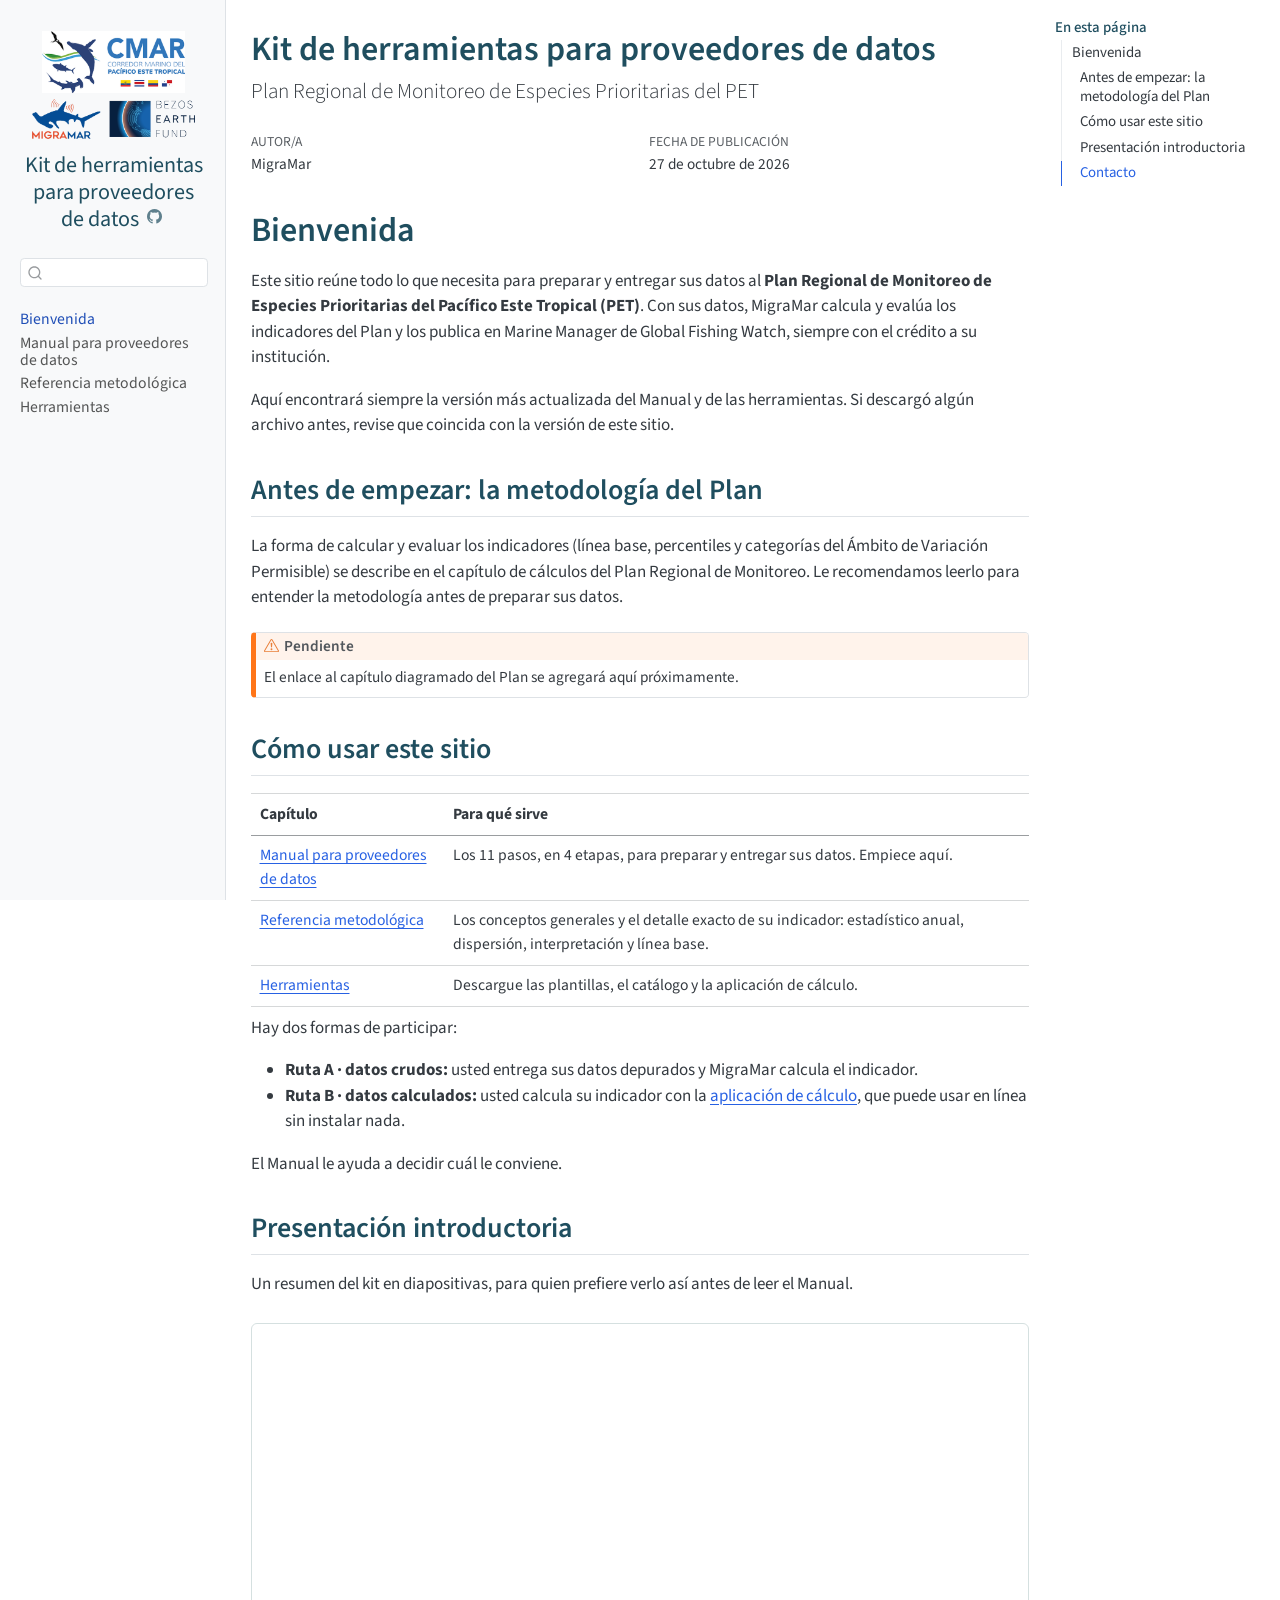
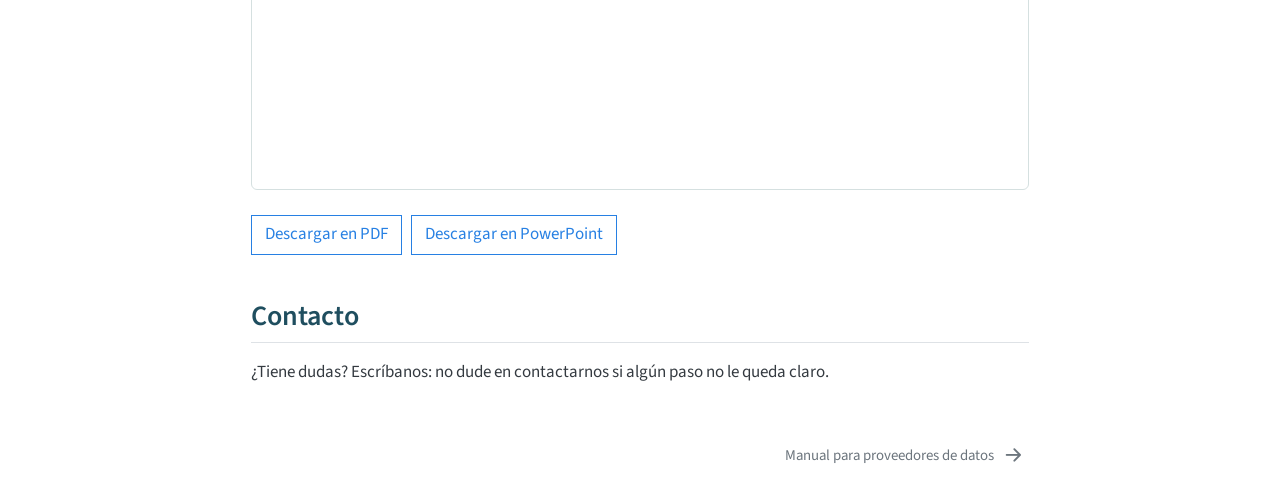
==== docs/index.html @ 11297497 "sitio generado" ====
<!DOCTYPE html>
<html xmlns="http://www.w3.org/1999/xhtml" lang="es" xml:lang="es"><head>

<meta charset="utf-8">
<meta name="generator" content="quarto-1.10.19">

<meta name="viewport" content="width=device-width, initial-scale=1.0, user-scalable=yes">

<meta name="author" content="MigraMar">

<title>Kit de herramientas para proveedores de datos</title>
<style>
/* Default styles provided by pandoc.
** See https://pandoc.org/MANUAL.html#variables-for-html for config info.
*/
span.smallcaps{font-variant: small-caps;}
div.columns{display: flex; gap: 1.5em;}
div.column{flex: auto;}
@media screen {
div.columns{gap: min(4vw, 1.5em);}
div.column{overflow-x: auto;}
}
div.hanging-indent{margin-left: 1.5em; text-indent: -1.5em;}
ul.task-list{list-style: none;}
ul.task-list li input[type="checkbox"] {
  width: 0.8em;
  margin: 0 0.8em 0.2em -1em; /* quarto-specific, see https://github.com/quarto-dev/quarto-cli/issues/4556 */ 
  vertical-align: middle;
}
</style>


<script src="site_libs/quarto-nav/quarto-nav.js"></script>
<script src="site_libs/clipboard/clipboard.min.js"></script>
<script src="site_libs/quarto-search/autocomplete.umd.js"></script>
<script src="site_libs/quarto-search/fuse.min.js"></script>
<script src="site_libs/quarto-search/quarto-search.js"></script>
<meta name="quarto:offset" content="./">
<link href="./manual.html" rel="next">
<script src="site_libs/quarto-html/quarto.js" type="module"></script>
<script src="site_libs/quarto-html/tabsets/tabsets.js" type="module"></script>
<script src="site_libs/quarto-html/popper.min.js"></script>
<script src="site_libs/quarto-html/tippy.umd.min.js"></script>
<script src="site_libs/quarto-html/anchor.min.js"></script>
<link href="site_libs/quarto-html/tippy.css" rel="stylesheet">
<link href="site_libs/quarto-html/quarto-syntax-highlighting-bf27225e3a48a9273f3daa8f8e829971.css" rel="stylesheet" id="quarto-text-highlighting-styles">
<script src="site_libs/bootstrap/bootstrap.min.js"></script>
<link href="site_libs/bootstrap/bootstrap-icons.css" rel="stylesheet">
<link href="site_libs/bootstrap/bootstrap-05d2b2d76074af863c97e8eaa51927da.min.css" rel="stylesheet" append-hash="true" id="quarto-bootstrap" data-mode="light">
<script id="quarto-search-options" type="application/json">{
  "location": "sidebar",
  "copy-button": false,
  "collapse-after": 3,
  "panel-placement": "start",
  "type": "textbox",
  "limit": 50,
  "keyboard-shortcut": [
    "f",
    "/",
    "s"
  ],
  "show-item-context": false,
  "language": {
    "search-no-results-text": "No se han encontrado resultados",
    "search-matching-documents-text": "documentos encontrados",
    "search-copy-link-title": "Copiar el enlace en la búsqueda",
    "search-hide-matches-text": "Ocultar resultados adicionales",
    "search-more-match-text": "resultado adicional en este documento",
    "search-more-matches-text": "resultados adicionales en este documento",
    "search-clear-button-title": "Borrar",
    "search-text-placeholder": "",
    "search-detached-cancel-button-title": "Cancelar",
    "search-submit-button-title": "Enviar",
    "search-label": "Buscar"
  }
}</script>


<link rel="stylesheet" href="styles.css">
</head>

<body class="nav-sidebar docked quarto-light">

<div id="quarto-search-results"></div>
  <header id="quarto-header" class="headroom fixed-top">
  <nav class="quarto-secondary-nav">
    <div class="container-fluid d-flex">
      <button type="button" class="quarto-btn-toggle btn" data-bs-toggle="collapse" role="button" data-bs-target=".quarto-sidebar-collapse-item" aria-controls="quarto-sidebar" aria-expanded="false" aria-label="Alternar barra lateral" onclick="if (window.quartoToggleHeadroom) { window.quartoToggleHeadroom(); }">
        <i class="bi bi-layout-text-sidebar-reverse"></i>
      </button>
        <nav class="quarto-page-breadcrumbs" aria-label="breadcrumb"><ol class="breadcrumb"><li class="breadcrumb-item"><a href="./index.html">Bienvenida</a></li></ol></nav>
        <a class="flex-grow-1" role="navigation" data-bs-toggle="collapse" data-bs-target=".quarto-sidebar-collapse-item" aria-controls="quarto-sidebar" aria-expanded="false" aria-label="Alternar barra lateral" onclick="if (window.quartoToggleHeadroom) { window.quartoToggleHeadroom(); }">      
        </a>
      <button type="button" class="btn quarto-search-button" aria-label="Buscar" onclick="window.quartoOpenSearch();">
        <i class="bi bi-search"></i>
      </button>
    </div>
  </nav>
</header>
<!-- content -->
<div id="quarto-content" class="quarto-container page-columns page-rows-contents page-layout-article">
<!-- sidebar -->
  <nav id="quarto-sidebar" class="sidebar collapse collapse-horizontal quarto-sidebar-collapse-item sidebar-navigation docked overflow-auto">
    <div class="pt-lg-2 mt-2 text-center sidebar-header sidebar-header-stacked">
      <a href="./index.html" class="sidebar-logo-link">
      <img src="./images/logos_organizaciones.png" alt="" class="sidebar-logo light-content py-0 d-lg-inline d-none">
      <img src="./images/logos_organizaciones.png" alt="" class="sidebar-logo dark-content py-0 d-lg-inline d-none">
      </a>
    <div class="sidebar-title mb-0 py-0">
      <a href="./">Kit de herramientas para proveedores de datos</a> 
        <div class="sidebar-tools-main">
    <a href="https://github.com/datamanagement-mgrmr/pet-proveedores-datos" title="Ejecutar el código" class="quarto-navigation-tool px-1" aria-label="Ejecutar el código"><i class="bi bi-github"></i></a>
</div>
    </div>
      </div>
        <div class="mt-2 flex-shrink-0 align-items-center">
        <div class="sidebar-search">
        <div id="quarto-search" class="" title="Buscar"></div>
        </div>
        </div>
    <div class="sidebar-menu-container"> 
    <ul class="list-unstyled mt-1">
        <li class="sidebar-item">
  <div class="sidebar-item-container"> 
  <a href="./index.html" class="sidebar-item-text sidebar-link active">
 <span class="menu-text">Bienvenida</span></a>
  </div>
</li>
        <li class="sidebar-item">
  <div class="sidebar-item-container"> 
  <a href="./manual.html" class="sidebar-item-text sidebar-link"><span class="chapter-title">Manual para proveedores de datos</span></a>
  </div>
</li>
        <li class="sidebar-item">
  <div class="sidebar-item-container"> 
  <a href="./referencia.html" class="sidebar-item-text sidebar-link"><span class="chapter-title">Referencia metodológica</span></a>
  </div>
</li>
        <li class="sidebar-item">
  <div class="sidebar-item-container"> 
  <a href="./herramientas.html" class="sidebar-item-text sidebar-link"><span class="chapter-title">Herramientas</span></a>
  </div>
</li>
    </ul>
    </div>
</nav>
<div id="quarto-sidebar-glass" class="quarto-sidebar-collapse-item" data-bs-toggle="collapse" data-bs-target=".quarto-sidebar-collapse-item"></div>
<!-- margin-sidebar -->
    <div id="quarto-margin-sidebar" class="sidebar margin-sidebar">
        <nav id="TOC" role="doc-toc" class="toc-active">
    <h2 id="toc-title">En esta página</h2>
   
  <ul>
  <li><a href="#bienvenida" id="toc-bienvenida" class="nav-link active" data-scroll-target="#bienvenida">Bienvenida</a>
  <ul class="collapse">
  <li><a href="#antes-de-empezar-la-metodología-del-plan" id="toc-antes-de-empezar-la-metodología-del-plan" class="nav-link" data-scroll-target="#antes-de-empezar-la-metodología-del-plan">Antes de empezar: la metodología del Plan</a></li>
  <li><a href="#cómo-usar-este-sitio" id="toc-cómo-usar-este-sitio" class="nav-link" data-scroll-target="#cómo-usar-este-sitio">Cómo usar este sitio</a></li>
  <li><a href="#presentación-introductoria" id="toc-presentación-introductoria" class="nav-link" data-scroll-target="#presentación-introductoria">Presentación introductoria</a></li>
  <li><a href="#contacto" id="toc-contacto" class="nav-link" data-scroll-target="#contacto">Contacto</a></li>
  </ul></li>
  </ul>
</nav>
    </div>
<!-- main -->
<main class="content" id="quarto-document-content">

<header id="title-block-header" class="quarto-title-block default">
<div class="quarto-title">
<h1 class="title">Kit de herramientas para proveedores de datos</h1>
<p class="subtitle lead">Plan Regional de Monitoreo de Especies Prioritarias del PET</p>
</div>



<div class="quarto-title-meta">

    <div>
    <div class="quarto-title-meta-heading">Autor/a</div>
    <div class="quarto-title-meta-contents">
             <p>MigraMar </p>
          </div>
  </div>
    
    <div>
    <div class="quarto-title-meta-heading">Fecha de publicación</div>
    <div class="quarto-title-meta-contents">
      <p class="date">27 de octubre de 2026</p>
    </div>
  </div>
  
    
  </div>
  


</header>


<section id="bienvenida" class="level1 unnumbered">
<h1 class="unnumbered">Bienvenida</h1>
<p>Este sitio reúne todo lo que necesita para preparar y entregar sus datos al <strong>Plan Regional de Monitoreo de Especies Prioritarias del Pacífico Este Tropical (PET)</strong>. Con sus datos, MigraMar calcula y evalúa los indicadores del Plan y los publica en Marine Manager de Global Fishing Watch, siempre con el crédito a su institución.</p>
<p>Aquí encontrará siempre la versión más actualizada del Manual y de las herramientas. Si descargó algún archivo antes, revise que coincida con la versión de este sitio.</p>
<section id="antes-de-empezar-la-metodología-del-plan" class="level2">
<h2 class="anchored" data-anchor-id="antes-de-empezar-la-metodología-del-plan">Antes de empezar: la metodología del Plan</h2>
<p>La forma de calcular y evaluar los indicadores (línea base, percentiles y categorías del Ámbito de Variación Permisible) se describe en el capítulo de cálculos del Plan Regional de Monitoreo. Le recomendamos leerlo para entender la metodología antes de preparar sus datos.</p>
<div class="callout callout-style-default callout-warning callout-titled">
<div class="callout-header d-flex align-content-center">
<div class="callout-icon-container">
<i class="callout-icon"></i>
</div>
<div class="callout-title-container flex-fill">
<span class="screen-reader-only">Advertencia</span>Pendiente
</div>
</div>
<div class="callout-body-container callout-body">
<p>El enlace al capítulo diagramado del Plan se agregará aquí próximamente.</p>
</div>
</div>
<!-- Cuando esté listo, reemplace el aviso anterior por un enlace, por ejemplo:
[Leer el capítulo de cálculos del Plan](descargas/plan-monitoreo_capitulo-calculos.pdf){.btn .btn-primary target="_blank"}
-->
</section>
<section id="cómo-usar-este-sitio" class="level2">
<h2 class="anchored" data-anchor-id="cómo-usar-este-sitio">Cómo usar este sitio</h2>
<table class="caption-top table">
<thead>
<tr class="header">
<th>Capítulo</th>
<th>Para qué sirve</th>
</tr>
</thead>
<tbody>
<tr class="odd">
<td><a href="./manual.html">Manual para proveedores de datos</a></td>
<td>Los 11 pasos, en 4 etapas, para preparar y entregar sus datos. Empiece aquí.</td>
</tr>
<tr class="even">
<td><a href="./referencia.html">Referencia metodológica</a></td>
<td>Los conceptos generales y el detalle exacto de su indicador: estadístico anual, dispersión, interpretación y línea base.</td>
</tr>
<tr class="odd">
<td><a href="./herramientas.html">Herramientas</a></td>
<td>Descargue las plantillas, el catálogo y la aplicación de cálculo.</td>
</tr>
</tbody>
</table>
<p>Hay dos formas de participar:</p>
<ul>
<li><strong>Ruta A · datos crudos:</strong> usted entrega sus datos depurados y MigraMar calcula el indicador.</li>
<li><strong>Ruta B · datos calculados:</strong> usted calcula su indicador con la <a href="./manual.html#sec-ruta-b">aplicación de cálculo</a>, que puede usar en línea sin instalar nada.</li>
</ul>
<p>El Manual le ayuda a decidir cuál le conviene.</p>
</section>
<section id="presentación-introductoria" class="level2">
<h2 class="anchored" data-anchor-id="presentación-introductoria">Presentación introductoria</h2>
<p>Un resumen del kit en diapositivas, para quien prefiere verlo así antes de leer el Manual.</p>
<iframe src="descargas/presentacion-kit.pdf" class="visor-pdf" title="Presentación del kit de herramientas">
</iframe>
<p><a href="descargas/presentacion-kit.pdf" class="btn btn-outline-primary" download="presentacion-kit.pdf">Descargar en PDF</a> <a href="descargas/presentacion-kit.pptx" class="btn btn-outline-primary" download="presentacion-kit.pptx">Descargar en PowerPoint</a></p>
</section>
<section id="contacto" class="level2">
<h2 class="anchored" data-anchor-id="contacto">Contacto</h2>
<p>¿Tiene dudas? Escríbanos: no dude en contactarnos si algún paso no le queda claro.</p>


</section>
</section>

</main> <!-- /main -->
<script id="quarto-html-after-body" type="application/javascript">
  window.document.addEventListener("DOMContentLoaded", function (event) {
    const icon = "";
    const anchorJS = new window.AnchorJS();
    anchorJS.options = {
      placement: 'right',
      icon: icon
    };
    anchorJS.add('.anchored');
    const isCodeAnnotation = (el) => {
      for (const clz of el.classList) {
        if (clz.startsWith('code-annotation-')) {                     
          return true;
        }
      }
      return false;
    }
    const onCopySuccess = function(e) {
      // button target
      const button = e.trigger;
      // don't keep focus
      button.blur();
      // flash "checked"
      button.classList.add('code-copy-button-checked');
      var currentTitle = button.getAttribute("title");
      button.setAttribute("title", "Copiado");
      let tooltip;
      if (window.bootstrap) {
        button.setAttribute("data-bs-toggle", "tooltip");
        button.setAttribute("data-bs-placement", "left");
        button.setAttribute("data-bs-title", "Copiado");
        tooltip = new bootstrap.Tooltip(button, 
          { trigger: "manual", 
            customClass: "code-copy-button-tooltip",
            offset: [0, -8]});
        tooltip.show();    
      }
      setTimeout(function() {
        if (tooltip) {
          tooltip.hide();
          button.removeAttribute("data-bs-title");
          button.removeAttribute("data-bs-toggle");
          button.removeAttribute("data-bs-placement");
        }
        button.setAttribute("title", currentTitle);
        button.classList.remove('code-copy-button-checked');
      }, 1000);
      // clear code selection
      e.clearSelection();
    }
    const getTextToCopy = function(trigger) {
      const outerScaffold = trigger.parentElement.cloneNode(true);
      const codeEl = outerScaffold.querySelector('code');
      for (const childEl of codeEl.children) {
        if (isCodeAnnotation(childEl)) {
          childEl.remove();
        }
      }
      return codeEl.innerText;
    }
    const clipboard = new window.ClipboardJS('.code-copy-button:not([data-in-quarto-modal])', {
      text: getTextToCopy
    });
    clipboard.on('success', onCopySuccess);
    if (window.document.getElementById('quarto-embedded-source-code-modal')) {
      const clipboardModal = new window.ClipboardJS('.code-copy-button[data-in-quarto-modal]', {
        text: getTextToCopy,
        container: window.document.getElementById('quarto-embedded-source-code-modal')
      });
      clipboardModal.on('success', onCopySuccess);
    }
      var localhostRegex = new RegExp(/^(?:http|https):\/\/localhost\:?[0-9]*\//);
      var mailtoRegex = new RegExp(/^mailto:/);
        var filterRegex = new RegExp('/' + window.location.host + '/');
      var isInternal = (href) => {
          return filterRegex.test(href) || localhostRegex.test(href) || mailtoRegex.test(href);
      }
      // Inspect non-navigation links and adorn them if external
     var links = window.document.querySelectorAll('a[href]:not(.nav-link):not(.navbar-brand):not(.toc-action):not(.sidebar-link):not(.sidebar-item-toggle):not(.pagination-link):not(.no-external):not([aria-hidden]):not(.dropdown-item):not(.quarto-navigation-tool):not(.about-link)');
      for (var i=0; i<links.length; i++) {
        const link = links[i];
        if (!isInternal(link.href)) {
          // undo the damage that might have been done by quarto-nav.js in the case of
          // links that we want to consider external
          if (link.dataset.originalHref !== undefined) {
            link.href = link.dataset.originalHref;
          }
            // target, if specified
            link.setAttribute("target", "_blank");
            if (link.getAttribute("rel") === null) {
              link.setAttribute("rel", "noopener");
            }
        }
      }
    function tippyHover(el, contentFn, onTriggerFn, onUntriggerFn) {
      const config = {
        allowHTML: true,
        maxWidth: 500,
        delay: 100,
        arrow: false,
        appendTo: function(el) {
            return el.parentElement;
        },
        interactive: true,
        interactiveBorder: 10,
        theme: 'quarto',
        placement: 'bottom-start',
      };
      if (contentFn) {
        config.content = contentFn;
      }
      if (onTriggerFn) {
        config.onTrigger = onTriggerFn;
      }
      if (onUntriggerFn) {
        config.onUntrigger = onUntriggerFn;
      }
      window.tippy(el, config); 
    }
    const noterefs = window.document.querySelectorAll('a[role="doc-noteref"]');
    for (var i=0; i<noterefs.length; i++) {
      const ref = noterefs[i];
      tippyHover(ref, function() {
        // use id or data attribute instead here
        let href = ref.getAttribute('data-footnote-href') || ref.getAttribute('href');
        try { href = new URL(href).hash; } catch {}
        const id = href.replace(/^#\/?/, "");
        const note = window.document.getElementById(id);
        if (note) {
          return note.innerHTML;
        } else {
          return "";
        }
      });
    }
    const xrefs = window.document.querySelectorAll('a.quarto-xref');
    const processXRef = (id, note) => {
      // Strip column container classes
      const stripColumnClz = (el) => {
        el.classList.remove("page-full", "page-columns");
        if (el.children) {
          for (const child of el.children) {
            stripColumnClz(child);
          }
        }
      }
      stripColumnClz(note)
      if (id === null || id.startsWith('sec-')) {
        // Special case sections, only their first couple elements
        const container = document.createElement("div");
        if (note.children && note.children.length > 2) {
          container.appendChild(note.children[0].cloneNode(true));
          for (let i = 1; i < note.children.length; i++) {
            const child = note.children[i];
            if (child.tagName === "P" && child.innerText === "") {
              continue;
            } else {
              container.appendChild(child.cloneNode(true));
              break;
            }
          }
          if (window.Quarto?.typesetMath) {
            window.Quarto.typesetMath(container);
          }
          return container.innerHTML
        } else {
          if (window.Quarto?.typesetMath) {
            window.Quarto.typesetMath(note);
          }
          return note.innerHTML;
        }
      } else {
        // Remove any anchor links if they are present
        const anchorLink = note.querySelector('a.anchorjs-link');
        if (anchorLink) {
          anchorLink.remove();
        }
        if (window.Quarto?.typesetMath) {
          window.Quarto.typesetMath(note);
        }
        if (note.classList.contains("callout")) {
          return note.outerHTML;
        } else {
          return note.innerHTML;
        }
      }
    }
    for (var i=0; i<xrefs.length; i++) {
      const xref = xrefs[i];
      tippyHover(xref, undefined, function(instance) {
        instance.disable();
        let url = xref.getAttribute('href');
        let hash = undefined; 
        if (url.startsWith('#')) {
          hash = url;
        } else {
          try { hash = new URL(url).hash; } catch {}
        }
        if (hash) {
          const id = hash.replace(/^#\/?/, "");
          const note = window.document.getElementById(id);
          if (note !== null) {
            try {
              const html = processXRef(id, note.cloneNode(true));
              instance.setContent(html);
            } finally {
              instance.enable();
              instance.show();
            }
          } else {
            // See if we can fetch this
            fetch(url.split('#')[0])
            .then(res => res.text())
            .then(html => {
              const parser = new DOMParser();
              const htmlDoc = parser.parseFromString(html, "text/html");
              const note = htmlDoc.getElementById(id);
              if (note !== null) {
                const html = processXRef(id, note);
                instance.setContent(html);
              } 
            }).finally(() => {
              instance.enable();
              instance.show();
            });
          }
        } else {
          // See if we can fetch a full url (with no hash to target)
          // This is a special case and we should probably do some content thinning / targeting
          fetch(url)
          .then(res => res.text())
          .then(html => {
            const parser = new DOMParser();
            const htmlDoc = parser.parseFromString(html, "text/html");
            const note = htmlDoc.querySelector('main.content');
            if (note !== null) {
              // This should only happen for chapter cross references
              // (since there is no id in the URL)
              // remove the first header
              if (note.children.length > 0 && note.children[0].tagName === "HEADER") {
                note.children[0].remove();
              }
              const html = processXRef(null, note);
              instance.setContent(html);
            } 
          }).finally(() => {
            instance.enable();
            instance.show();
          });
        }
      }, function(instance) {
      });
    }
        let selectedAnnoteEl;
        const selectorForAnnotation = ( cell, annotation) => {
          let cellAttr = 'data-code-cell="' + cell + '"';
          let lineAttr = 'data-code-annotation="' +  annotation + '"';
          const selector = 'span[' + cellAttr + '][' + lineAttr + ']';
          return selector;
        }
        const selectCodeLines = (annoteEl) => {
          const doc = window.document;
          const targetCell = annoteEl.getAttribute("data-target-cell");
          const targetAnnotation = annoteEl.getAttribute("data-target-annotation");
          const annoteSpan = window.document.querySelector(selectorForAnnotation(targetCell, targetAnnotation));
          const lines = annoteSpan.getAttribute("data-code-lines").split(",");
          const lineIds = lines.map((line) => {
            return targetCell + "-" + line;
          })
          let top = null;
          let height = null;
          let parent = null;
          if (lineIds.length > 0) {
              //compute the position of the single el (top and bottom and make a div)
              const el = window.document.getElementById(lineIds[0]);
              top = el.offsetTop;
              height = el.offsetHeight;
              parent = el.parentElement.parentElement;
            if (lineIds.length > 1) {
              const lastEl = window.document.getElementById(lineIds[lineIds.length - 1]);
              const bottom = lastEl.offsetTop + lastEl.offsetHeight;
              height = bottom - top;
            }
            if (top !== null && height !== null && parent !== null) {
              // cook up a div (if necessary) and position it 
              let div = window.document.getElementById("code-annotation-line-highlight");
              if (div === null) {
                div = window.document.createElement("div");
                div.setAttribute("id", "code-annotation-line-highlight");
                div.style.position = 'absolute';
                parent.appendChild(div);
              }
              div.style.top = top - 2 + "px";
              div.style.height = height + 4 + "px";
              div.style.left = 0;
              let gutterDiv = window.document.getElementById("code-annotation-line-highlight-gutter");
              if (gutterDiv === null) {
                gutterDiv = window.document.createElement("div");
                gutterDiv.setAttribute("id", "code-annotation-line-highlight-gutter");
                gutterDiv.style.position = 'absolute';
                const codeCell = window.document.getElementById(targetCell);
                const gutter = codeCell.querySelector('.code-annotation-gutter');
                gutter.appendChild(gutterDiv);
              }
              gutterDiv.style.top = top - 2 + "px";
              gutterDiv.style.height = height + 4 + "px";
            }
            selectedAnnoteEl = annoteEl;
          }
        };
        const unselectCodeLines = () => {
          const elementsIds = ["code-annotation-line-highlight", "code-annotation-line-highlight-gutter"];
          elementsIds.forEach((elId) => {
            const div = window.document.getElementById(elId);
            if (div) {
              div.remove();
            }
          });
          selectedAnnoteEl = undefined;
        };
          // Handle positioning of the toggle
      window.addEventListener(
        "resize",
        throttle(() => {
          elRect = undefined;
          if (selectedAnnoteEl) {
            selectCodeLines(selectedAnnoteEl);
          }
        }, 10)
      );
      function throttle(fn, ms) {
      let throttle = false;
      let timer;
        return (...args) => {
          if(!throttle) { // first call gets through
              fn.apply(this, args);
              throttle = true;
          } else { // all the others get throttled
              if(timer) clearTimeout(timer); // cancel #2
              timer = setTimeout(() => {
                fn.apply(this, args);
                timer = throttle = false;
              }, ms);
          }
        };
      }
        // Attach click handler to the DT
        const annoteDls = window.document.querySelectorAll('dt[data-target-cell]');
        for (const annoteDlNode of annoteDls) {
          annoteDlNode.addEventListener('click', (event) => {
            const clickedEl = event.target;
            if (clickedEl !== selectedAnnoteEl) {
              unselectCodeLines();
              const activeEl = window.document.querySelector('dt[data-target-cell].code-annotation-active');
              if (activeEl) {
                activeEl.classList.remove('code-annotation-active');
              }
              selectCodeLines(clickedEl);
              clickedEl.classList.add('code-annotation-active');
            } else {
              // Unselect the line
              unselectCodeLines();
              clickedEl.classList.remove('code-annotation-active');
            }
          });
        }
    const findCites = (el) => {
      const parentEl = el.parentElement;
      if (parentEl) {
        const cites = parentEl.dataset.cites;
        if (cites) {
          return {
            el,
            cites: cites.split(' ')
          };
        } else {
          return findCites(el.parentElement)
        }
      } else {
        return undefined;
      }
    };
    var bibliorefs = window.document.querySelectorAll('a[role="doc-biblioref"]');
    for (var i=0; i<bibliorefs.length; i++) {
      const ref = bibliorefs[i];
      const citeInfo = findCites(ref);
      if (citeInfo) {
        tippyHover(citeInfo.el, function() {
          var popup = window.document.createElement('div');
          citeInfo.cites.forEach(function(cite) {
            var citeDiv = window.document.createElement('div');
            citeDiv.classList.add('hanging-indent');
            citeDiv.classList.add('csl-entry');
            var biblioDiv = window.document.getElementById('ref-' + cite);
            if (biblioDiv) {
              citeDiv.innerHTML = biblioDiv.innerHTML;
            }
            popup.appendChild(citeDiv);
          });
          return popup.innerHTML;
        });
      }
    }
  });
  </script>
<nav class="page-navigation">
  <div class="nav-page nav-page-previous">
  </div>
  <div class="nav-page nav-page-next">
      <a href="./manual.html" class="pagination-link" aria-label="Manual para proveedores de datos">
        <span class="nav-page-text"><span class="chapter-title">Manual para proveedores de datos</span></span> <i class="bi bi-arrow-right-short"></i>
      </a>
  </div>
</nav>
</div> <!-- /content -->




</body></html>
---- docs/site_libs/quarto-html/tippy.css ----
.tippy-box[data-animation=fade][data-state=hidden]{opacity:0}[data-tippy-root]{max-width:calc(100vw - 10px)}.tippy-box{position:relative;background-color:#333;color:#fff;border-radius:4px;font-size:14px;line-height:1.4;white-space:normal;outline:0;transition-property:transform,visibility,opacity}.tippy-box[data-placement^=top]>.tippy-arrow{bottom:0}.tippy-box[data-placement^=top]>.tippy-arrow:before{bottom:-7px;left:0;border-width:8px 8px 0;border-top-color:initial;transform-origin:center top}.tippy-box[data-placement^=bottom]>.tippy-arrow{top:0}.tippy-box[data-placement^=bottom]>.tippy-arrow:before{top:-7px;left:0;border-width:0 8px 8px;border-bottom-color:initial;transform-origin:center bottom}.tippy-box[data-placement^=left]>.tippy-arrow{right:0}.tippy-box[data-placement^=left]>.tippy-arrow:before{border-width:8px 0 8px 8px;border-left-color:initial;right:-7px;transform-origin:center left}.tippy-box[data-placement^=right]>.tippy-arrow{left:0}.tippy-box[data-placement^=right]>.tippy-arrow:before{left:-7px;border-width:8px 8px 8px 0;border-right-color:initial;transform-origin:center right}.tippy-box[data-inertia][data-state=visible]{transition-timing-function:cubic-bezier(.54,1.5,.38,1.11)}.tippy-arrow{width:16px;height:16px;color:#333}.tippy-arrow:before{content:"";position:absolute;border-color:transparent;border-style:solid}.tippy-content{position:relative;padding:5px 9px;z-index:1}
---- docs/site_libs/quarto-html/quarto-syntax-highlighting-bf27225e3a48a9273f3daa8f8e829971.css ----
/* quarto syntax highlight colors */
:root {
  --quarto-hl-ot-color: #003B4F;
  --quarto-hl-at-color: #657422;
  --quarto-hl-ss-color: #20794D;
  --quarto-hl-an-color: #5E5E5E;
  --quarto-hl-fu-color: #4758AB;
  --quarto-hl-st-color: #20794D;
  --quarto-hl-cf-color: #003B4F;
  --quarto-hl-op-color: #5E5E5E;
  --quarto-hl-er-color: #AD0000;
  --quarto-hl-bn-color: #AD0000;
  --quarto-hl-al-color: #AD0000;
  --quarto-hl-va-color: #111111;
  --quarto-hl-bu-color: inherit;
  --quarto-hl-ex-color: inherit;
  --quarto-hl-pp-color: #AD0000;
  --quarto-hl-in-color: #5E5E5E;
  --quarto-hl-vs-color: #20794D;
  --quarto-hl-wa-color: #5E5E5E;
  --quarto-hl-do-color: #5E5E5E;
  --quarto-hl-im-color: #00769E;
  --quarto-hl-ch-color: #20794D;
  --quarto-hl-dt-color: #AD0000;
  --quarto-hl-fl-color: #AD0000;
  --quarto-hl-co-color: #5E5E5E;
  --quarto-hl-cv-color: #5E5E5E;
  --quarto-hl-cn-color: #8f5902;
  --quarto-hl-sc-color: #5E5E5E;
  --quarto-hl-dv-color: #AD0000;
  --quarto-hl-kw-color: #003B4F;
}

/* other quarto variables */
:root {
  --quarto-font-monospace: SFMono-Regular, Menlo, Monaco, Consolas, "Liberation Mono", "Courier New", monospace;
}

/* syntax highlight based on Pandoc's rules */
pre > code.sourceCode > span {
  color: #003B4F;
}

code.sourceCode > span {
  color: #003B4F;
}

div.sourceCode,
div.sourceCode pre.sourceCode {
  color: #003B4F;
}

/* Normal */
code span {
  color: #003B4F;
}

/* Alert */
code span.al {
  color: #AD0000;
  font-style: inherit;
}

/* Annotation */
code span.an {
  color: #5E5E5E;
  font-style: inherit;
}

/* Attribute */
code span.at {
  color: #657422;
  font-style: inherit;
}

/* BaseN */
code span.bn {
  color: #AD0000;
  font-style: inherit;
}

/* BuiltIn */
code span.bu {
  font-style: inherit;
}

/* ControlFlow */
code span.cf {
  color: #003B4F;
  font-weight: bold;
  font-style: inherit;
}

/* Char */
code span.ch {
  color: #20794D;
  font-style: inherit;
}

/* Constant */
code span.cn {
  color: #8f5902;
  font-style: inherit;
}

/* Comment */
code span.co {
  color: #5E5E5E;
  font-style: inherit;
}

/* CommentVar */
code span.cv {
  color: #5E5E5E;
  font-style: italic;
}

/* Documentation */
code span.do {
  color: #5E5E5E;
  font-style: italic;
}

/* DataType */
code span.dt {
  color: #AD0000;
  font-style: inherit;
}

/* DecVal */
code span.dv {
  color: #AD0000;
  font-style: inherit;
}

/* Error */
code span.er {
  color: #AD0000;
  font-style: inherit;
}

/* Extension */
code span.ex {
  font-style: inherit;
}

/* Float */
code span.fl {
  color: #AD0000;
  font-style: inherit;
}

/* Function */
code span.fu {
  color: #4758AB;
  font-style: inherit;
}

/* Import */
code span.im {
  color: #00769E;
  font-style: inherit;
}

/* Information */
code span.in {
  color: #5E5E5E;
  font-style: inherit;
}

/* Keyword */
code span.kw {
  color: #003B4F;
  font-weight: bold;
  font-style: inherit;
}

/* Operator */
code span.op {
  color: #5E5E5E;
  font-style: inherit;
}

/* Other */
code span.ot {
  color: #003B4F;
  font-style: inherit;
}

/* Preprocessor */
code span.pp {
  color: #AD0000;
  font-style: inherit;
}

/* SpecialChar */
code span.sc {
  color: #5E5E5E;
  font-style: inherit;
}

/* SpecialString */
code span.ss {
  color: #20794D;
  font-style: inherit;
}

/* String */
code span.st {
  color: #20794D;
  font-style: inherit;
}

/* Variable */
code span.va {
  color: #111111;
  font-style: inherit;
}

/* VerbatimString */
code span.vs {
  color: #20794D;
  font-style: inherit;
}

/* Warning */
code span.wa {
  color: #5E5E5E;
  font-style: italic;
}

.prevent-inlining {
  content: "</";
}

/*# sourceMappingURL=8be38f48d34c45af72792cbd699585e7.css.map */
---- docs/styles.css ----
/* Ajustes de estilo del libro (tema base: cosmo) */

/* Color institucional para títulos */
h1, h2, h3, .sidebar-title { color: #1F4E5F; }

/* Botones de descarga: separados y que bajen de línea en pantallas pequeñas */
.btn { margin: 0.2rem 0.4rem 0.6rem 0; white-space: normal; }

/* Visor de la presentación en la Bienvenida */
.visor-pdf {
  width: 100%;
  aspect-ratio: 16 / 9.6;
  border: 1px solid #d5e0e0;
  border-radius: 6px;
  margin: 0.5rem 0 0.75rem;
}

/* Casillas de la lista de revisión (paso 5 del Manual) */
ul.task-list li { margin-bottom: 0.3rem; }

/* Tablas de la Referencia: texto un poco más pequeño */
.table { font-size: 0.92rem; }

/* Que los códigos de indicador (ej. SLE-02) no se partan en dos líneas */
td:first-child strong { white-space: nowrap; }


/* Logos de las tres organizaciones en el menú lateral, a lo ancho */
.sidebar-logo { max-height: none !important; width: 100%; }
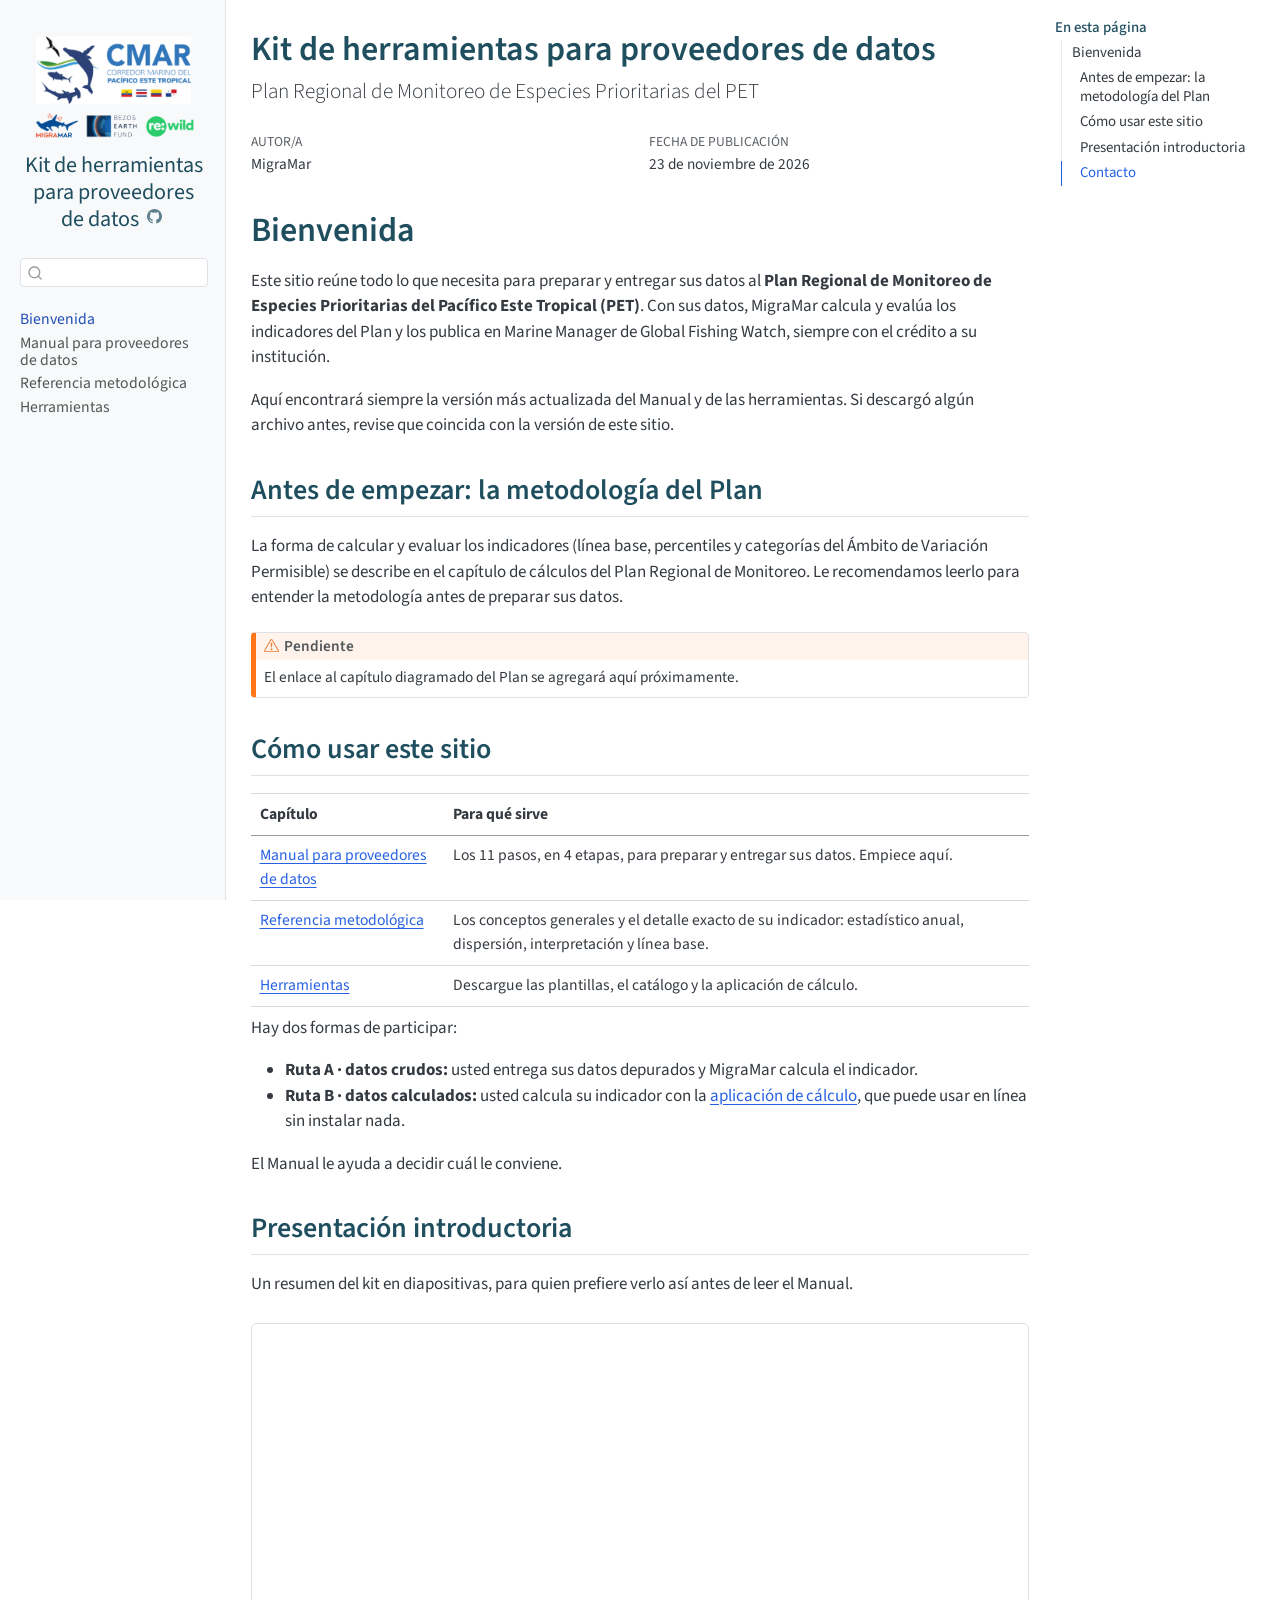
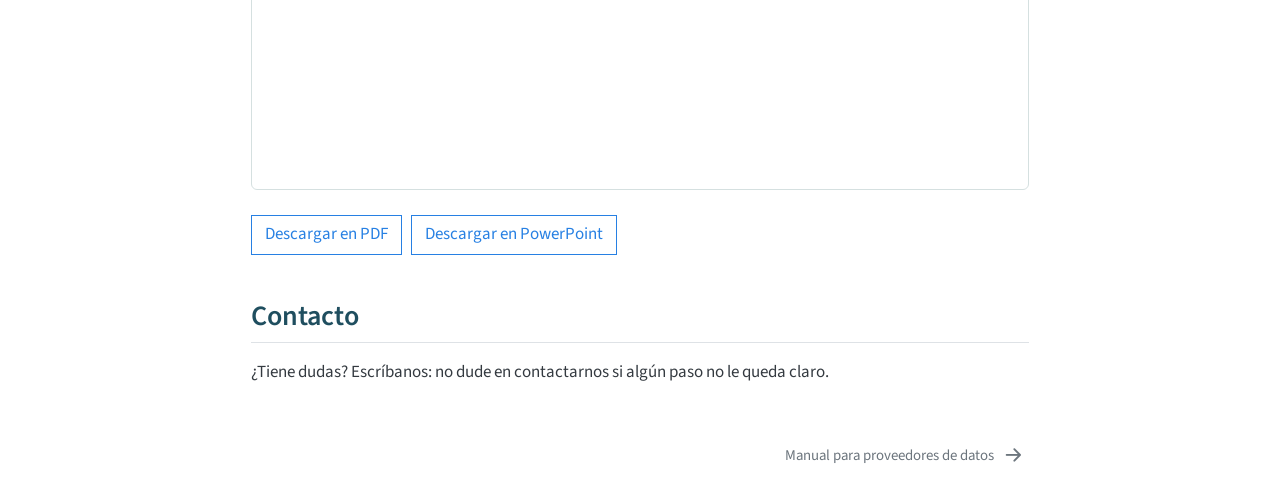
==== commit 3e1f01e4: "Update logos organizacionales Se agrego logo re:wild" ====
--- a/docs/index.html
+++ b/docs/index.html
@@ -184,7 +184,7 @@
     <div>
     <div class="quarto-title-meta-heading">Fecha de publicación</div>
     <div class="quarto-title-meta-contents">
-      <p class="date">27 de octubre de 2026</p>
+      <p class="date">23 de noviembre de 2026</p>
     </div>
   </div>
   
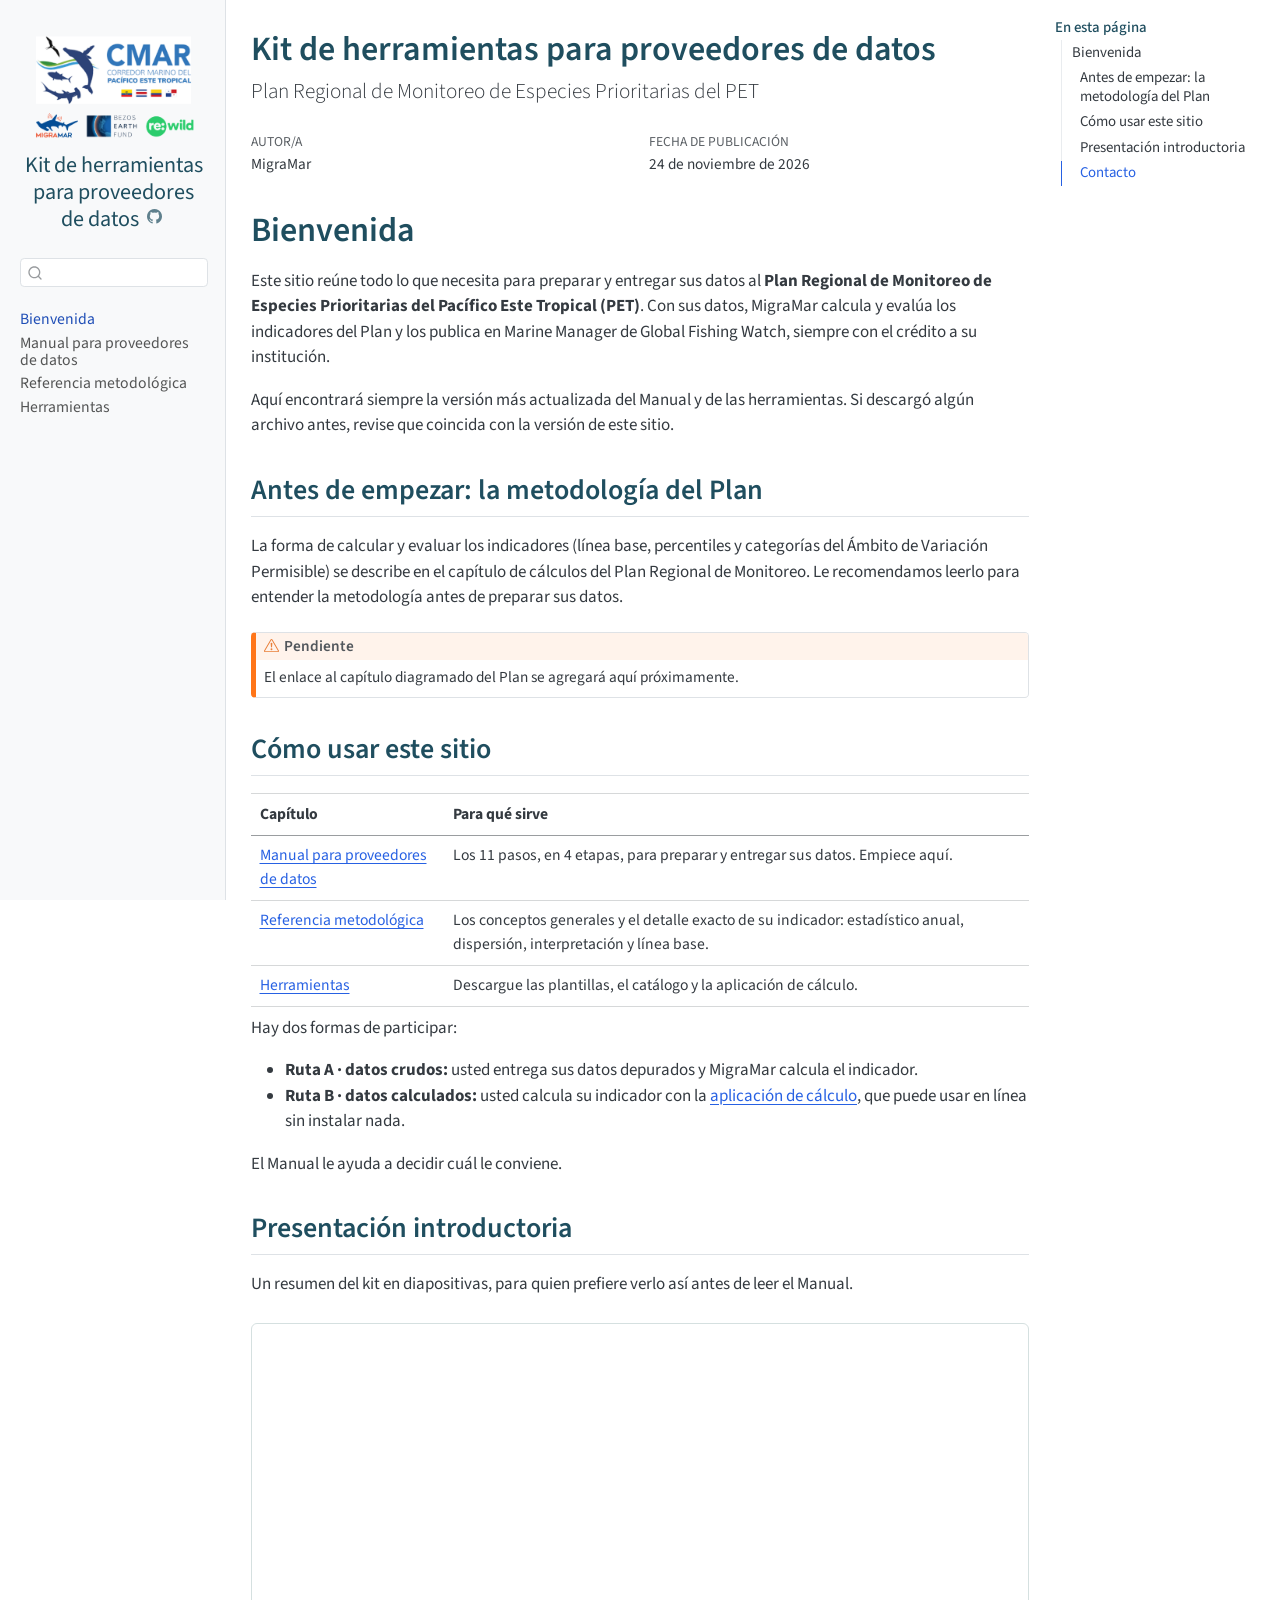
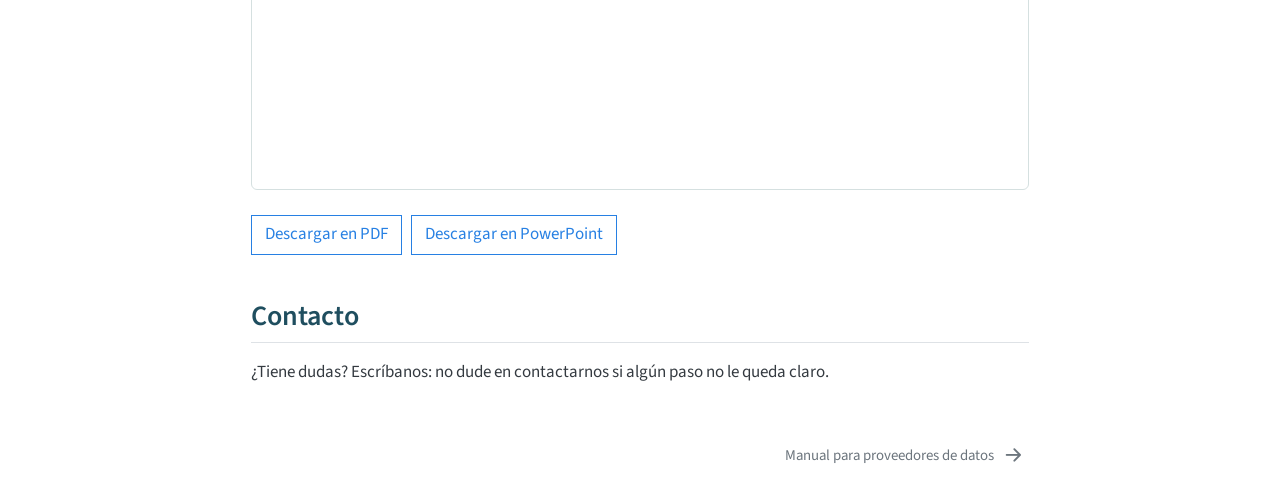
==== commit 741ebac4: "Actualizacion plantilla datos y catalogo" ====
--- a/docs/index.html
+++ b/docs/index.html
@@ -184,7 +184,7 @@
     <div>
     <div class="quarto-title-meta-heading">Fecha de publicación</div>
     <div class="quarto-title-meta-contents">
-      <p class="date">23 de noviembre de 2026</p>
+      <p class="date">24 de noviembre de 2026</p>
     </div>
   </div>
   
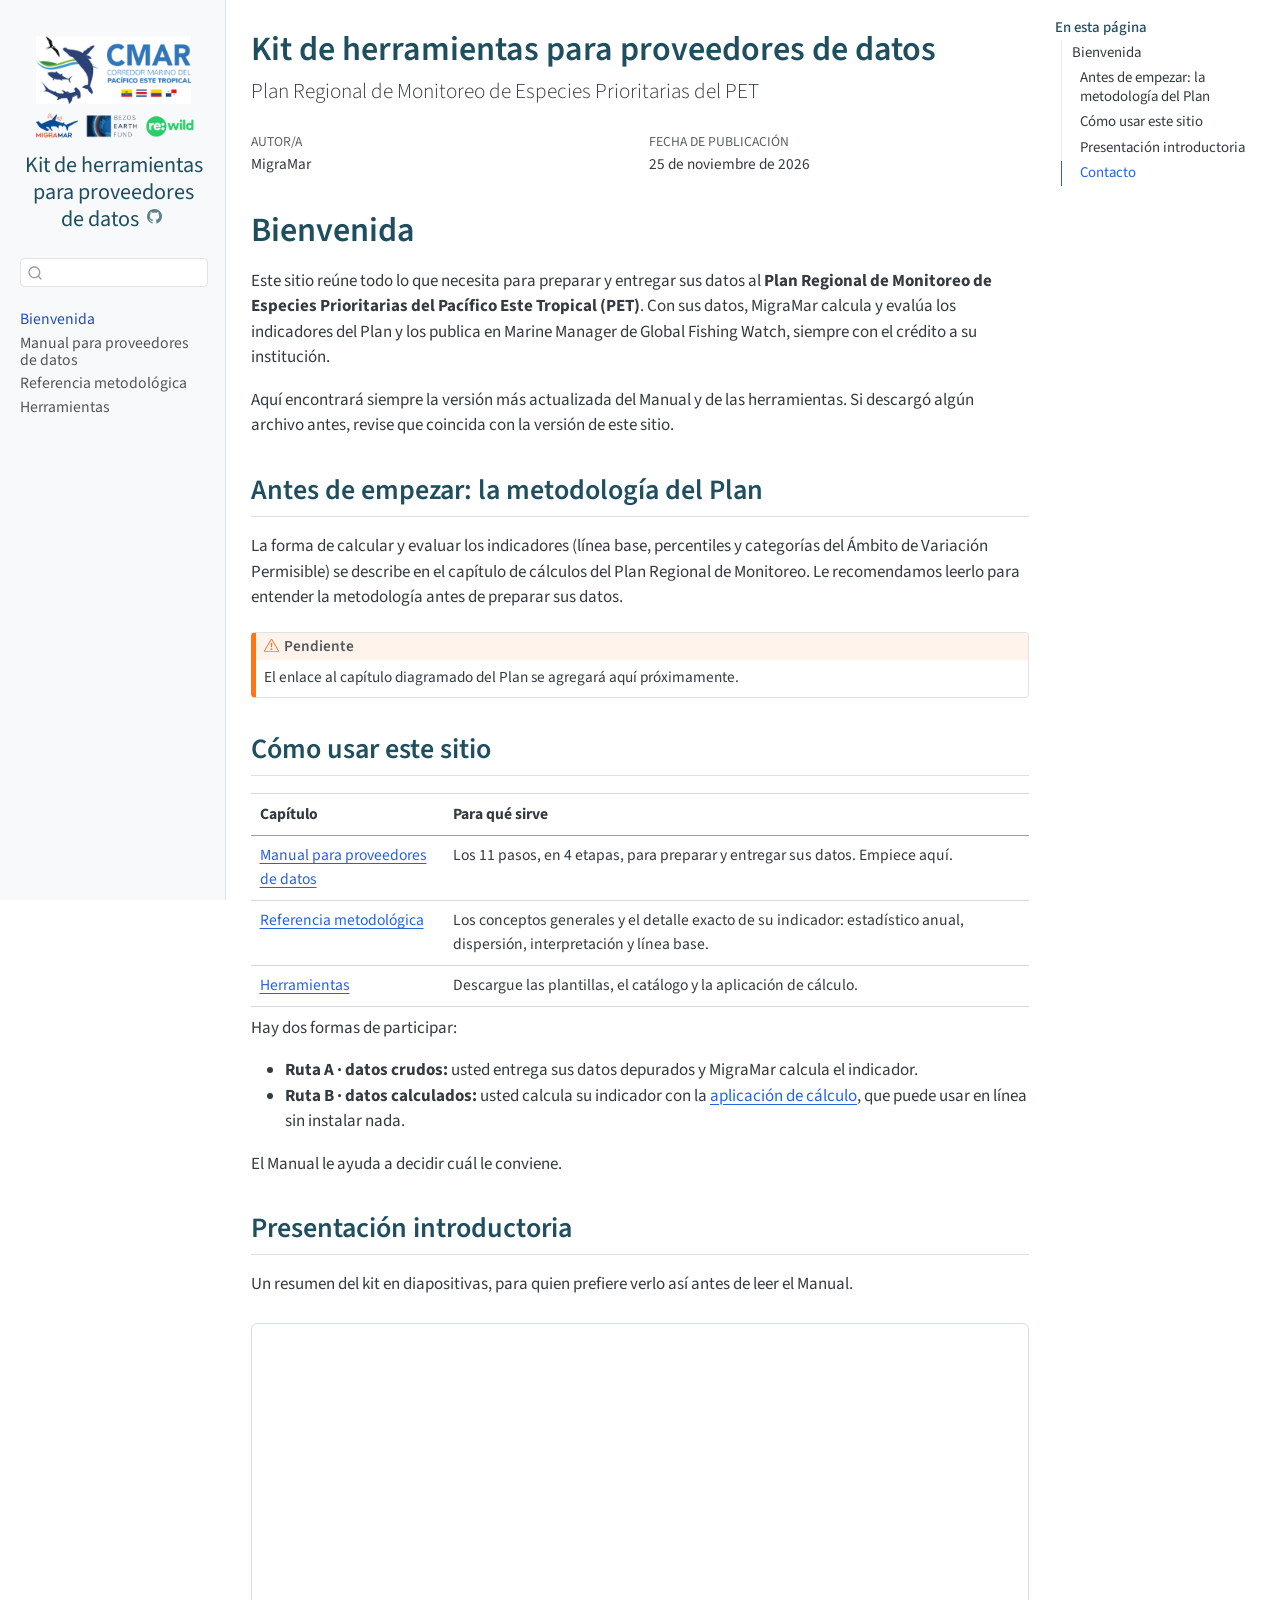
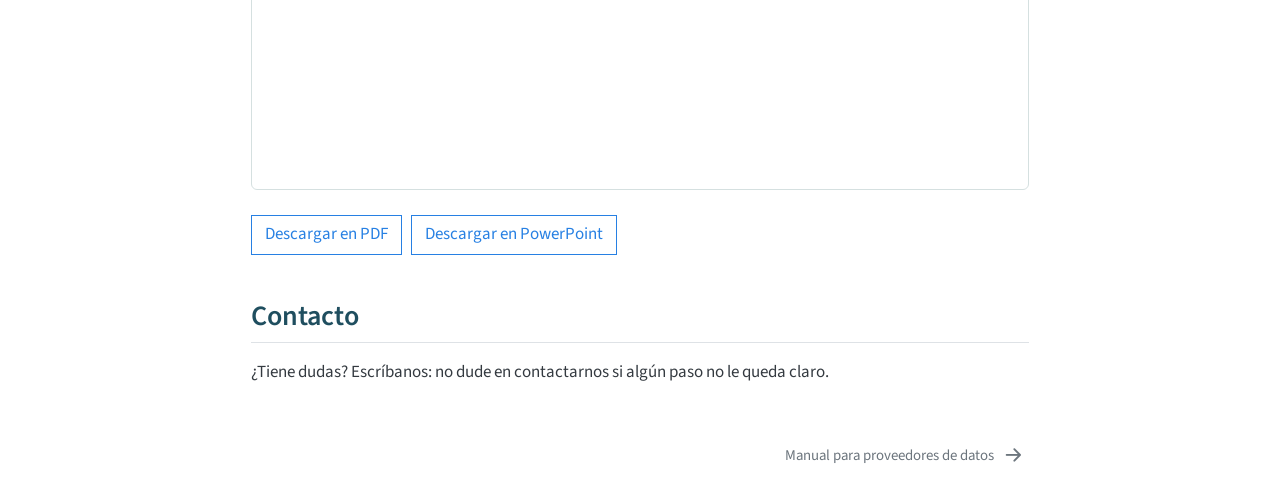
==== commit b86bea41: "Fuera correo público, ajustar codigo Cambios textos que se leen en csv, reporte y en instrucciones a" ====
--- a/docs/index.html
+++ b/docs/index.html
@@ -184,7 +184,7 @@
     <div>
     <div class="quarto-title-meta-heading">Fecha de publicación</div>
     <div class="quarto-title-meta-contents">
-      <p class="date">24 de noviembre de 2026</p>
+      <p class="date">25 de noviembre de 2026</p>
     </div>
   </div>
   
